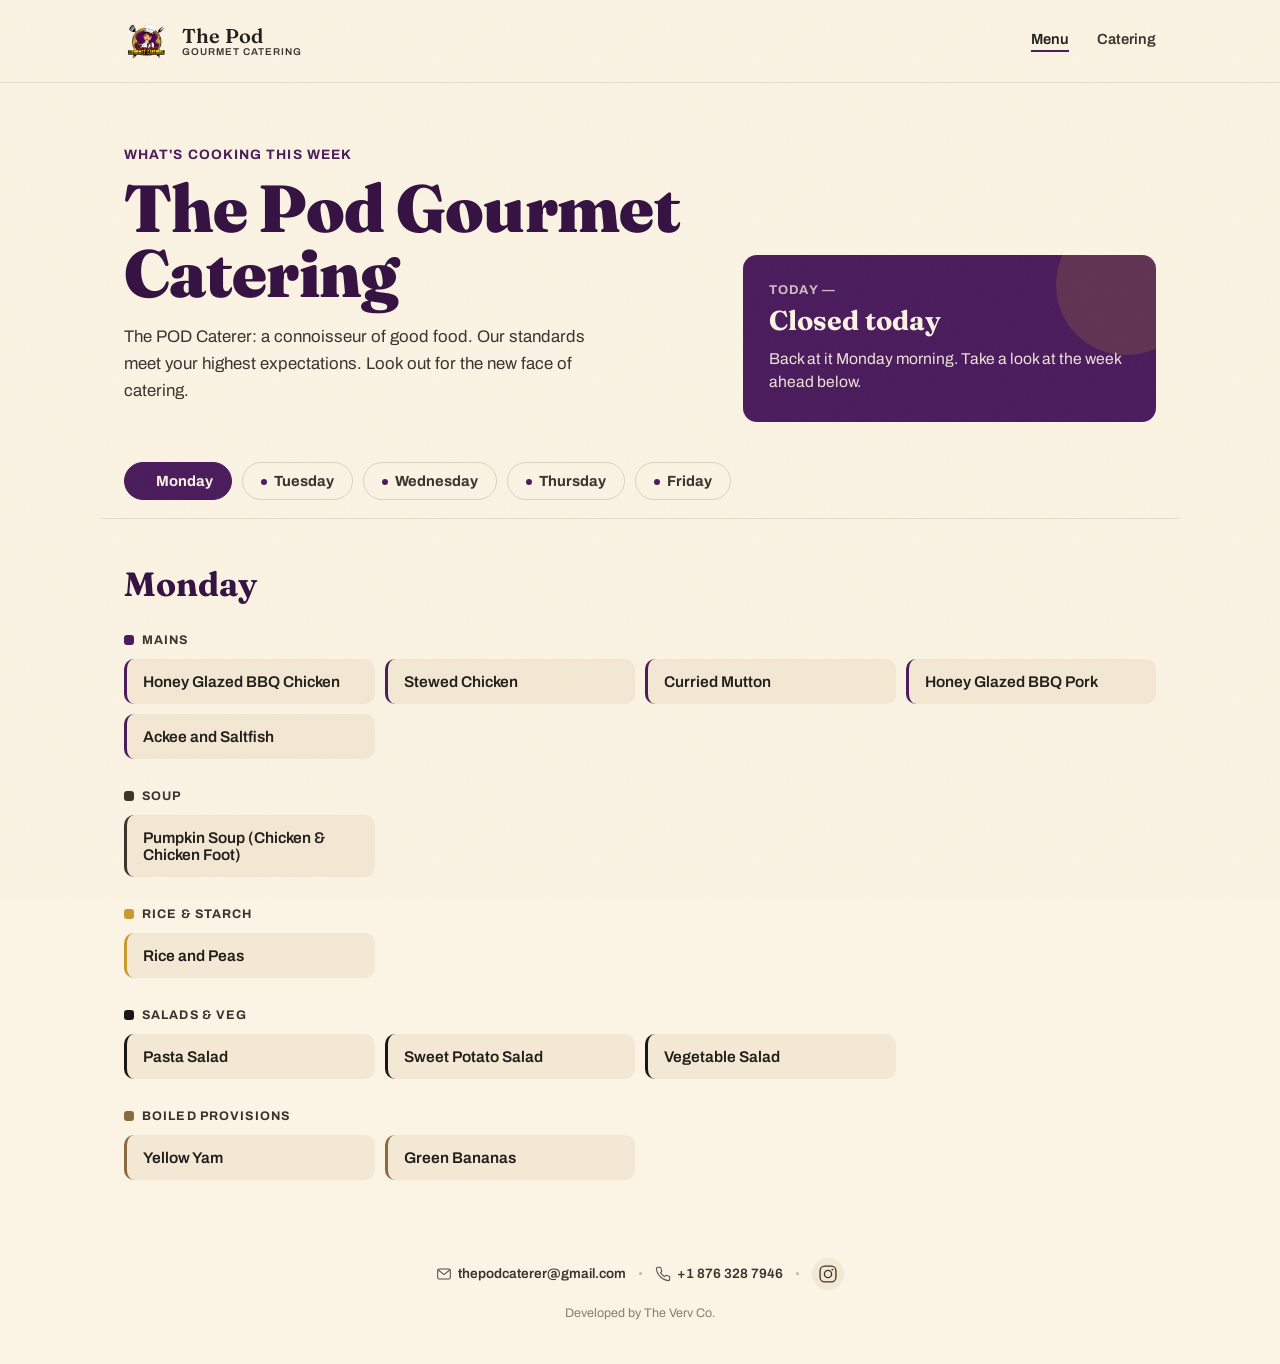
==== index.html @ 732d0fd7 "Add files via upload" ====
<!DOCTYPE html>
<html lang="en">
<head>
<meta charset="UTF-8">
<meta name="viewport" content="width=device-width, initial-scale=1.0">
<title>The Pod Gourmet Catering — Daily Menu</title>
<link rel="preconnect" href="https://fonts.googleapis.com">
<link rel="preconnect" href="https://fonts.gstatic.com" crossorigin>
<link href="https://fonts.googleapis.com/css2?family=Fraunces:opsz,wght@9..144,400;9..144,500;9..144,600;9..144,700;9..144,900&family=Fraunces:ital,opsz,wght@1,9..144,500&family=Archivo:wght@400;500;600;700&display=swap" rel="stylesheet">
<link rel="stylesheet" href="styles.css">
</head>
<body>

<div class="grain"></div>

<header class="site-header">
  <div class="header-inner">
    <a href="index.html" class="brand">
      <img src="assets/logo.png" alt="The Pod Gourmet Catering" class="brand-logo">
      <span class="brand-name">The Pod<span class="brand-sub">Gourmet Catering</span></span>
    </a>
    <nav class="site-nav">
      <a href="index.html" class="active">Menu</a>
      <a href="catering.html">Catering</a>
    </nav>
  </div>
</header>

<main>

  <section class="hero">
    <div class="hero-inner">
      <p class="hero-eyebrow">What's cooking this week</p>
      <h1 class="hero-title">The Pod Gourmet Catering</h1>
      <p class="hero-sub">The POD Caterer: a connoisseur of good food. Our standards meet your highest expectations. Look out for the new face of catering.</p>
    </div>
    <div class="hero-today" id="heroToday">
      <p class="hero-today-label">Today —</p>
      <p class="hero-today-day" id="heroTodayDay">—</p>
      <p class="hero-today-pick" id="heroTodayPick">—</p>
    </div>
  </section>

  <nav class="day-tabs" id="dayTabs" aria-label="Choose a day">
    <!-- populated by JS -->
  </nav>

  <section class="menu-board" id="menuBoard">
    <!-- populated by JS -->
  </section>

</main>

<footer class="site-footer">
  <div class="footer-contact">
    <a href="mailto:thepodcaterer@gmail.com" class="footer-link">
      <svg class="footer-link-icon" viewBox="0 0 24 24" width="16" height="16" fill="none" xmlns="http://www.w3.org/2000/svg">
        <rect x="2.5" y="4.5" width="19" height="15" rx="2.2" stroke="currentColor" stroke-width="1.6"/>
        <path d="M3.5 6L12 13L20.5 6" stroke="currentColor" stroke-width="1.6" stroke-linecap="round" stroke-linejoin="round"/>
      </svg>
      thepodcaterer@gmail.com
    </a>
    <span class="footer-divider">•</span>
    <a href="tel:+18763287946" class="footer-link">
      <svg class="footer-link-icon" viewBox="0 0 24 24" width="16" height="16" fill="none" xmlns="http://www.w3.org/2000/svg">
        <path d="M22 16.92v3a2 2 0 0 1-2.18 2 19.79 19.79 0 0 1-8.63-3.07 19.5 19.5 0 0 1-6-6 19.79 19.79 0 0 1-3.07-8.67A2 2 0 0 1 4.11 2h3a2 2 0 0 1 2 1.72 12.84 12.84 0 0 0 .7 2.81 2 2 0 0 1-.45 2.11L8.09 9.91a16 16 0 0 0 6 6l1.27-1.27a2 2 0 0 1 2.11-.45 12.84 12.84 0 0 0 2.81.7A2 2 0 0 1 22 16.92z" stroke="currentColor" stroke-width="1.6" stroke-linecap="round" stroke-linejoin="round"/>
      </svg>
      +1 876 328 7946
    </a>
    <span class="footer-divider">•</span>
    <a href="https://www.instagram.com/thepodcaterer/" target="_blank" rel="noopener" class="footer-icon" aria-label="The Pod Gourmet Catering on Instagram">
      <svg viewBox="0 0 24 24" width="20" height="20" fill="none" xmlns="http://www.w3.org/2000/svg">
        <rect x="2.5" y="2.5" width="19" height="19" rx="5.5" stroke="currentColor" stroke-width="1.6"/>
        <circle cx="12" cy="12" r="4.3" stroke="currentColor" stroke-width="1.6"/>
        <circle cx="17.3" cy="6.7" r="1.15" fill="currentColor"/>
      </svg>
    </a>
  </div>
  <p class="footer-credit">Developed by The Verv Co.</p>
</footer>

<script src="menu-data.js"></script>
<script src="app.js"></script>
</body>
</html>
---- styles.css ----
/* ===== Tokens ===== */
:root {
  --pod-purple: #4A1B5C;
  --pod-purple-deep: #341141;
  --pod-black: #1A1716;
  --pod-gold: #C99A2E;
  --pod-gold-bright: #E0B748;
  --cream: #FBF3E3;
  --cream-dim: #F3E8D3;
  --char: #211D1A;
  --char-soft: #3A332C;

  --font-display: "Fraunces", serif;
  --font-body: "Archivo", sans-serif;

  --radius: 14px;
  --max-w: 1080px;
}

* { box-sizing: border-box; }

html, body {
  margin: 0;
  padding: 0;
  background: var(--cream);
  color: var(--char);
  font-family: var(--font-body);
  -webkit-font-smoothing: antialiased;
}

/* subtle paper grain overlay */
.grain {
  position: fixed;
  inset: 0;
  pointer-events: none;
  z-index: 999;
  opacity: 0.035;
  background-image: url("data:image/svg+xml,%3Csvg xmlns='http://www.w3.org/2000/svg' width='160' height='160'%3E%3Cfilter id='n'%3E%3CfeTurbulence type='fractalNoise' baseFrequency='0.9' numOctaves='2' stitchTiles='stitch'/%3E%3C/filter%3E%3Crect width='100%25' height='100%25' filter='url(%23n)'/%3E%3C/svg%3E");
}

a { text-decoration: none; color: inherit; }

h1, h2, h3 { font-family: var(--font-display); margin: 0; }

/* ===== Header ===== */
.site-header {
  position: sticky;
  top: 0;
  z-index: 50;
  background: var(--cream);
  border-bottom: 1px solid rgba(33,29,26,0.1);
}
.header-inner {
  max-width: var(--max-w);
  margin: 0 auto;
  padding: 18px 24px;
  display: flex;
  align-items: center;
  justify-content: space-between;
}
.brand {
  display: flex;
  align-items: center;
  gap: 12px;
  font-family: var(--font-display);
  font-weight: 600;
  font-size: 1.25rem;
  letter-spacing: 0.01em;
}
.brand-logo {
  width: 46px;
  height: 46px;
  object-fit: contain;
  flex-shrink: 0;
}
.brand-name {
  display: flex;
  flex-direction: column;
  line-height: 1.1;
}
.brand-sub {
  font-family: var(--font-body);
  font-weight: 600;
  font-size: 0.62rem;
  text-transform: uppercase;
  letter-spacing: 0.1em;
  color: var(--char-soft);
}
.site-nav {
  display: flex;
  gap: 28px;
  font-size: 0.92rem;
  font-weight: 600;
}
.site-nav a {
  position: relative;
  padding-bottom: 4px;
  color: var(--char-soft);
}
.site-nav a.active { color: var(--char); }
.site-nav a.active::after {
  content: "";
  position: absolute;
  left: 0; right: 0; bottom: -1px;
  height: 2px;
  background: var(--pod-purple);
}

/* ===== Hero ===== */
.hero {
  max-width: var(--max-w);
  margin: 0 auto;
  padding: 64px 24px 40px;
  display: grid;
  grid-template-columns: 1.4fr 1fr;
  gap: 40px;
  align-items: end;
}
.hero-eyebrow {
  font-size: 0.85rem;
  font-weight: 700;
  letter-spacing: 0.08em;
  text-transform: uppercase;
  color: var(--pod-purple);
  margin: 0 0 14px;
}
.hero-title {
  font-size: clamp(2.6rem, 5.2vw, 4.2rem);
  font-weight: 900;
  line-height: 0.98;
  color: var(--pod-purple-deep);
  letter-spacing: -0.01em;
}
.hero-sub {
  margin-top: 18px;
  font-size: 1.05rem;
  line-height: 1.6;
  max-width: 480px;
  color: var(--char-soft);
}
.hero-today {
  background: var(--pod-purple);
  color: var(--cream);
  border-radius: var(--radius);
  padding: 28px 26px;
  position: relative;
  overflow: hidden;
}
.hero-today::before {
  content: "";
  position: absolute;
  top: -40px; right: -40px;
  width: 140px; height: 140px;
  border-radius: 50%;
  background: var(--pod-gold);
  opacity: 0.18;
}
.hero-today-label {
  font-size: 0.8rem;
  text-transform: uppercase;
  letter-spacing: 0.1em;
  font-weight: 700;
  opacity: 0.75;
  margin: 0 0 6px;
}
.hero-today-day {
  font-family: var(--font-display);
  font-size: 1.7rem;
  font-weight: 700;
  margin: 0 0 10px;
}
.hero-today-pick {
  font-size: 0.98rem;
  line-height: 1.5;
  opacity: 0.92;
  margin: 0;
}

/* ===== Day tabs ===== */
.day-tabs {
  max-width: var(--max-w);
  margin: 0 auto;
  padding: 0 24px;
  display: flex;
  gap: 10px;
  flex-wrap: wrap;
  border-bottom: 1px solid rgba(33,29,26,0.1);
  padding-bottom: 18px;
}
.day-tab {
  font-family: var(--font-body);
  font-weight: 700;
  font-size: 0.92rem;
  padding: 10px 18px;
  border-radius: 999px;
  border: 1.5px solid rgba(33,29,26,0.15);
  background: transparent;
  color: var(--char-soft);
  cursor: pointer;
  transition: all 0.18s ease;
}
.day-tab:hover {
  border-color: var(--pod-purple);
  color: var(--pod-purple);
}
.day-tab.is-active {
  background: var(--pod-purple);
  border-color: var(--pod-purple);
  color: var(--cream);
}
.day-tab .dot {
  display: inline-block;
  width: 6px; height: 6px;
  border-radius: 50%;
  background: var(--pod-purple);
  margin-right: 7px;
  vertical-align: middle;
}

/* ===== Menu board ===== */
.menu-board {
  max-width: var(--max-w);
  margin: 0 auto;
  padding: 44px 24px 20px;
}
.day-panel { display: none; }
.day-panel.is-active { display: block; animation: fadeUp 0.35s ease; }

@keyframes fadeUp {
  from { opacity: 0; transform: translateY(6px); }
  to { opacity: 1; transform: translateY(0); }
}

.day-panel-head {
  display: flex;
  align-items: baseline;
  justify-content: space-between;
  margin-bottom: 28px;
  flex-wrap: wrap;
  gap: 8px;
}
.day-panel-title {
  font-size: 2.1rem;
  font-weight: 700;
  color: var(--pod-purple-deep);
}
.day-panel-note {
  font-style: italic;
  color: var(--pod-purple);
  font-family: var(--font-display);
  font-size: 1.05rem;
}

.cat-block { margin-bottom: 30px; }
.cat-label {
  font-size: 0.78rem;
  font-weight: 700;
  text-transform: uppercase;
  letter-spacing: 0.09em;
  color: var(--char-soft);
  margin-bottom: 12px;
  display: flex;
  align-items: center;
  gap: 8px;
}
.cat-label::before {
  content: "";
  width: 10px; height: 10px;
  border-radius: 3px;
}
.cat-block[data-cat="protein"] .cat-label::before { background: var(--pod-purple); }
.cat-block[data-cat="soup"] .cat-label::before { background: var(--char-soft); }
.cat-block[data-cat="rice"] .cat-label::before { background: var(--pod-gold); }
.cat-block[data-cat="side"] .cat-label::before { background: var(--pod-black); }
.cat-block[data-cat="boiled"] .cat-label::before { background: #8B6A3F; }

.item-grid {
  display: grid;
  grid-template-columns: repeat(auto-fill, minmax(240px, 1fr));
  gap: 10px;
}
.item-card {
  background: var(--cream-dim);
  border-radius: 10px;
  padding: 14px 16px;
  font-weight: 600;
  font-size: 0.97rem;
  border-left: 3px solid transparent;
  transition: transform 0.15s ease;
}
.cat-block[data-cat="protein"] .item-card { border-left-color: var(--pod-purple); }
.cat-block[data-cat="soup"] .item-card { border-left-color: var(--char-soft); }
.cat-block[data-cat="rice"] .item-card { border-left-color: var(--pod-gold); }
.cat-block[data-cat="side"] .item-card { border-left-color: var(--pod-black); }
.cat-block[data-cat="boiled"] .item-card { border-left-color: #8B6A3F; }

/* ===== Legend ===== */
.legend {
  max-width: var(--max-w);
  margin: 50px auto 0;
  padding: 36px 24px 60px;
  border-top: 1px solid rgba(33,29,26,0.1);
}
.legend h3 {
  font-size: 1.15rem;
  margin-bottom: 22px;
  color: var(--pod-purple-deep);
}
.legend-grid {
  display: grid;
  grid-template-columns: repeat(auto-fit, minmax(220px, 1fr));
  gap: 22px;
}
.legend-item {
  display: flex;
  gap: 12px;
  align-items: flex-start;
}
.legend-item strong {
  font-size: 0.95rem;
  display: block;
  margin-bottom: 3px;
}
.legend-item p {
  margin: 0;
  font-size: 0.88rem;
  color: var(--char-soft);
  line-height: 1.4;
}
.legend-tag {
  width: 14px; height: 14px;
  border-radius: 4px;
  margin-top: 3px;
  flex-shrink: 0;
}
.tag-protein { background: var(--pod-purple); }
.tag-rice { background: var(--pod-gold); }
.tag-side { background: var(--pod-black); }
.tag-boiled { background: #8B6A3F; }

/* ===== Footer ===== */
.site-footer {
  text-align: center;
  padding: 28px 24px 44px;
  font-size: 0.85rem;
  color: var(--char-soft);
}
.footer-tagline {
  margin: 0 0 14px;
}
.footer-credit {
  margin: 16px 0 0;
  font-size: 0.78rem;
  opacity: 0.6;
}
.footer-contact {
  display: flex;
  align-items: center;
  justify-content: center;
  gap: 12px;
  flex-wrap: wrap;
}
.footer-link {
  color: var(--char-soft);
  font-weight: 600;
  transition: color 0.15s ease;
  display: inline-flex;
  align-items: center;
  gap: 6px;
}
.footer-link:hover {
  color: var(--pod-purple);
}
.footer-link-icon {
  flex-shrink: 0;
  opacity: 0.85;
}
.footer-divider {
  color: rgba(33,29,26,0.25);
  font-size: 0.8rem;
}
.footer-icon {
  display: inline-flex;
  align-items: center;
  justify-content: center;
  width: 32px;
  height: 32px;
  border-radius: 50%;
  color: var(--char-soft);
  background: var(--cream-dim);
  transition: color 0.15s ease, background 0.15s ease, transform 0.15s ease;
}
.footer-icon:hover {
  color: var(--cream);
  background: linear-gradient(135deg, var(--pod-purple), var(--pod-gold));
  transform: translateY(-1px);
}

/* ===== Responsive ===== */
@media (max-width: 760px) {
  .hero { grid-template-columns: 1fr; padding-top: 36px; }
  .day-panel-title { font-size: 1.7rem; }
  .footer-contact { gap: 8px; }
  .footer-divider { display: none; }
}
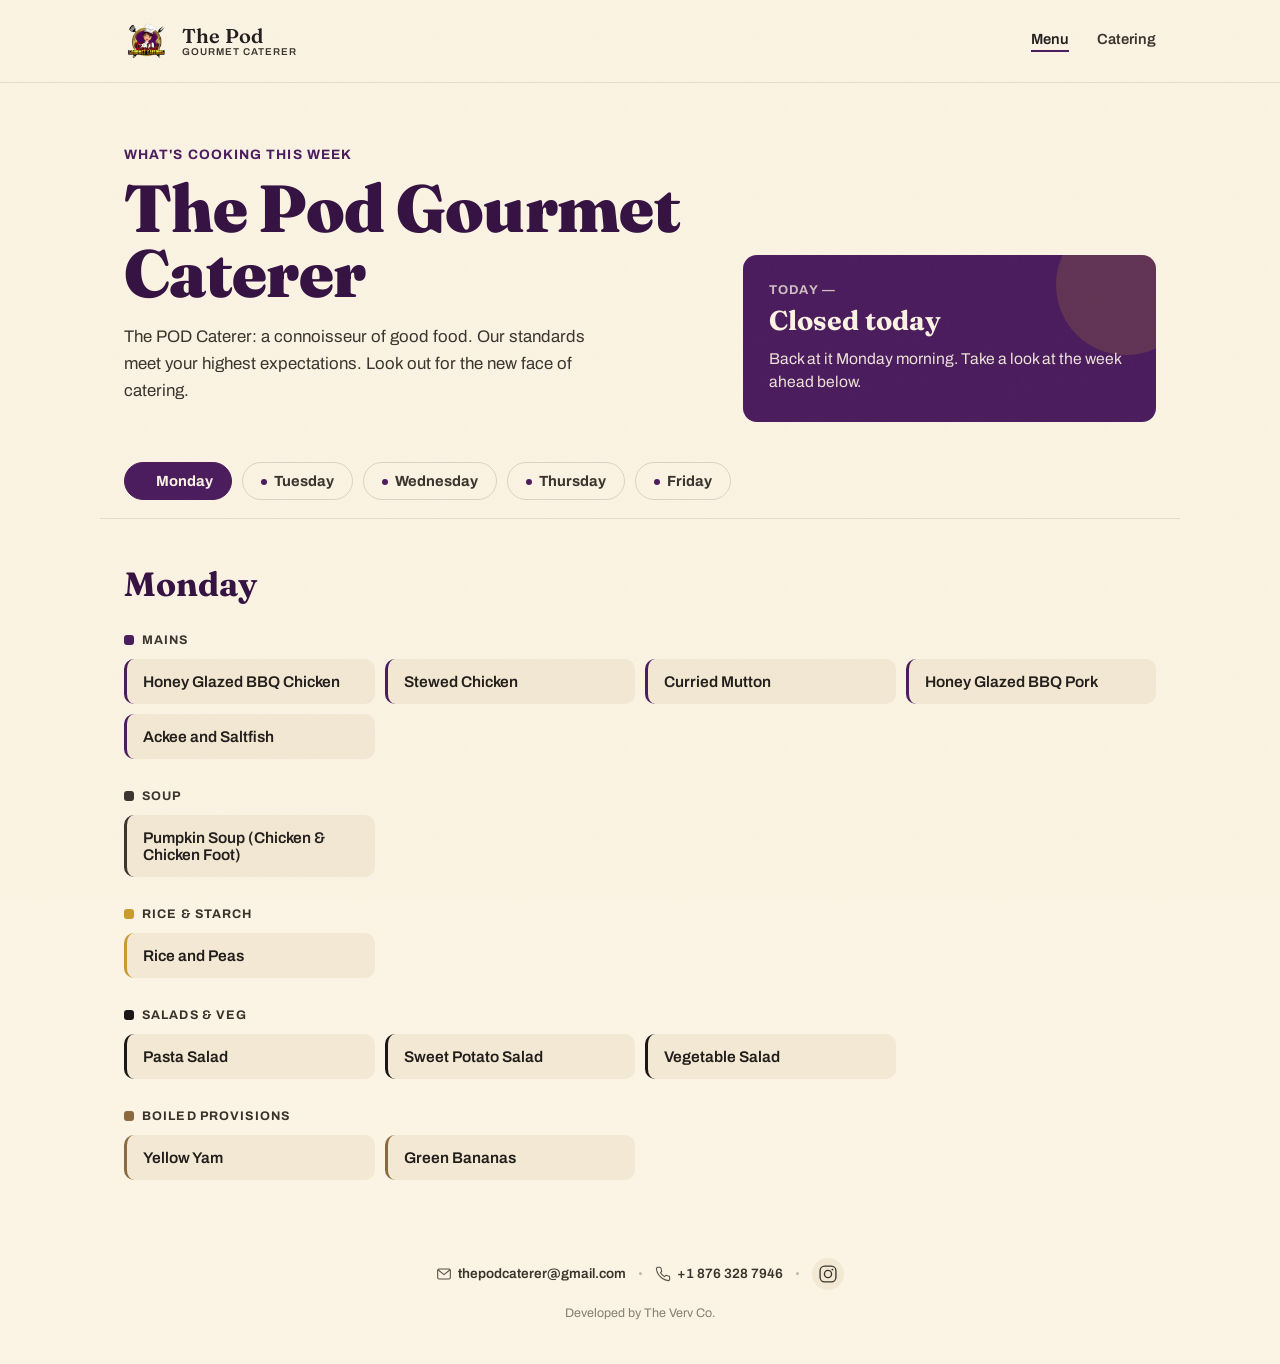
==== commit c7b98ba0: "Add files via upload" ====
--- a/index.html
+++ b/index.html
@@ -3,7 +3,7 @@
 <head>
 <meta charset="UTF-8">
 <meta name="viewport" content="width=device-width, initial-scale=1.0">
-<title>The Pod Gourmet Catering — Daily Menu</title>
+<title>The Pod Gourmet Caterer — Daily Menu</title>
 <link rel="preconnect" href="https://fonts.googleapis.com">
 <link rel="preconnect" href="https://fonts.gstatic.com" crossorigin>
 <link href="https://fonts.googleapis.com/css2?family=Fraunces:opsz,wght@9..144,400;9..144,500;9..144,600;9..144,700;9..144,900&family=Fraunces:ital,opsz,wght@1,9..144,500&family=Archivo:wght@400;500;600;700&display=swap" rel="stylesheet">
@@ -16,8 +16,8 @@
 <header class="site-header">
   <div class="header-inner">
     <a href="index.html" class="brand">
-      <img src="assets/logo.png" alt="The Pod Gourmet Catering" class="brand-logo">
-      <span class="brand-name">The Pod<span class="brand-sub">Gourmet Catering</span></span>
+      <img src="assets/logo.png" alt="The Pod Gourmet Caterer" class="brand-logo">
+      <span class="brand-name">The Pod<span class="brand-sub">Gourmet Caterer</span></span>
     </a>
     <nav class="site-nav">
       <a href="index.html" class="active">Menu</a>
@@ -31,7 +31,7 @@
   <section class="hero">
     <div class="hero-inner">
       <p class="hero-eyebrow">What's cooking this week</p>
-      <h1 class="hero-title">The Pod Gourmet Catering</h1>
+      <h1 class="hero-title">The Pod Gourmet Caterer</h1>
       <p class="hero-sub">The POD Caterer: a connoisseur of good food. Our standards meet your highest expectations. Look out for the new face of catering.</p>
     </div>
     <div class="hero-today" id="heroToday">
@@ -68,7 +68,7 @@
       +1 876 328 7946
     </a>
     <span class="footer-divider">•</span>
-    <a href="https://www.instagram.com/thepodcaterer/" target="_blank" rel="noopener" class="footer-icon" aria-label="The Pod Gourmet Catering on Instagram">
+    <a href="https://www.instagram.com/thepodcaterer/" target="_blank" rel="noopener" class="footer-icon" aria-label="The Pod Gourmet Caterer on Instagram">
       <svg viewBox="0 0 24 24" width="20" height="20" fill="none" xmlns="http://www.w3.org/2000/svg">
         <rect x="2.5" y="2.5" width="19" height="19" rx="5.5" stroke="currentColor" stroke-width="1.6"/>
         <circle cx="12" cy="12" r="4.3" stroke="currentColor" stroke-width="1.6"/>
